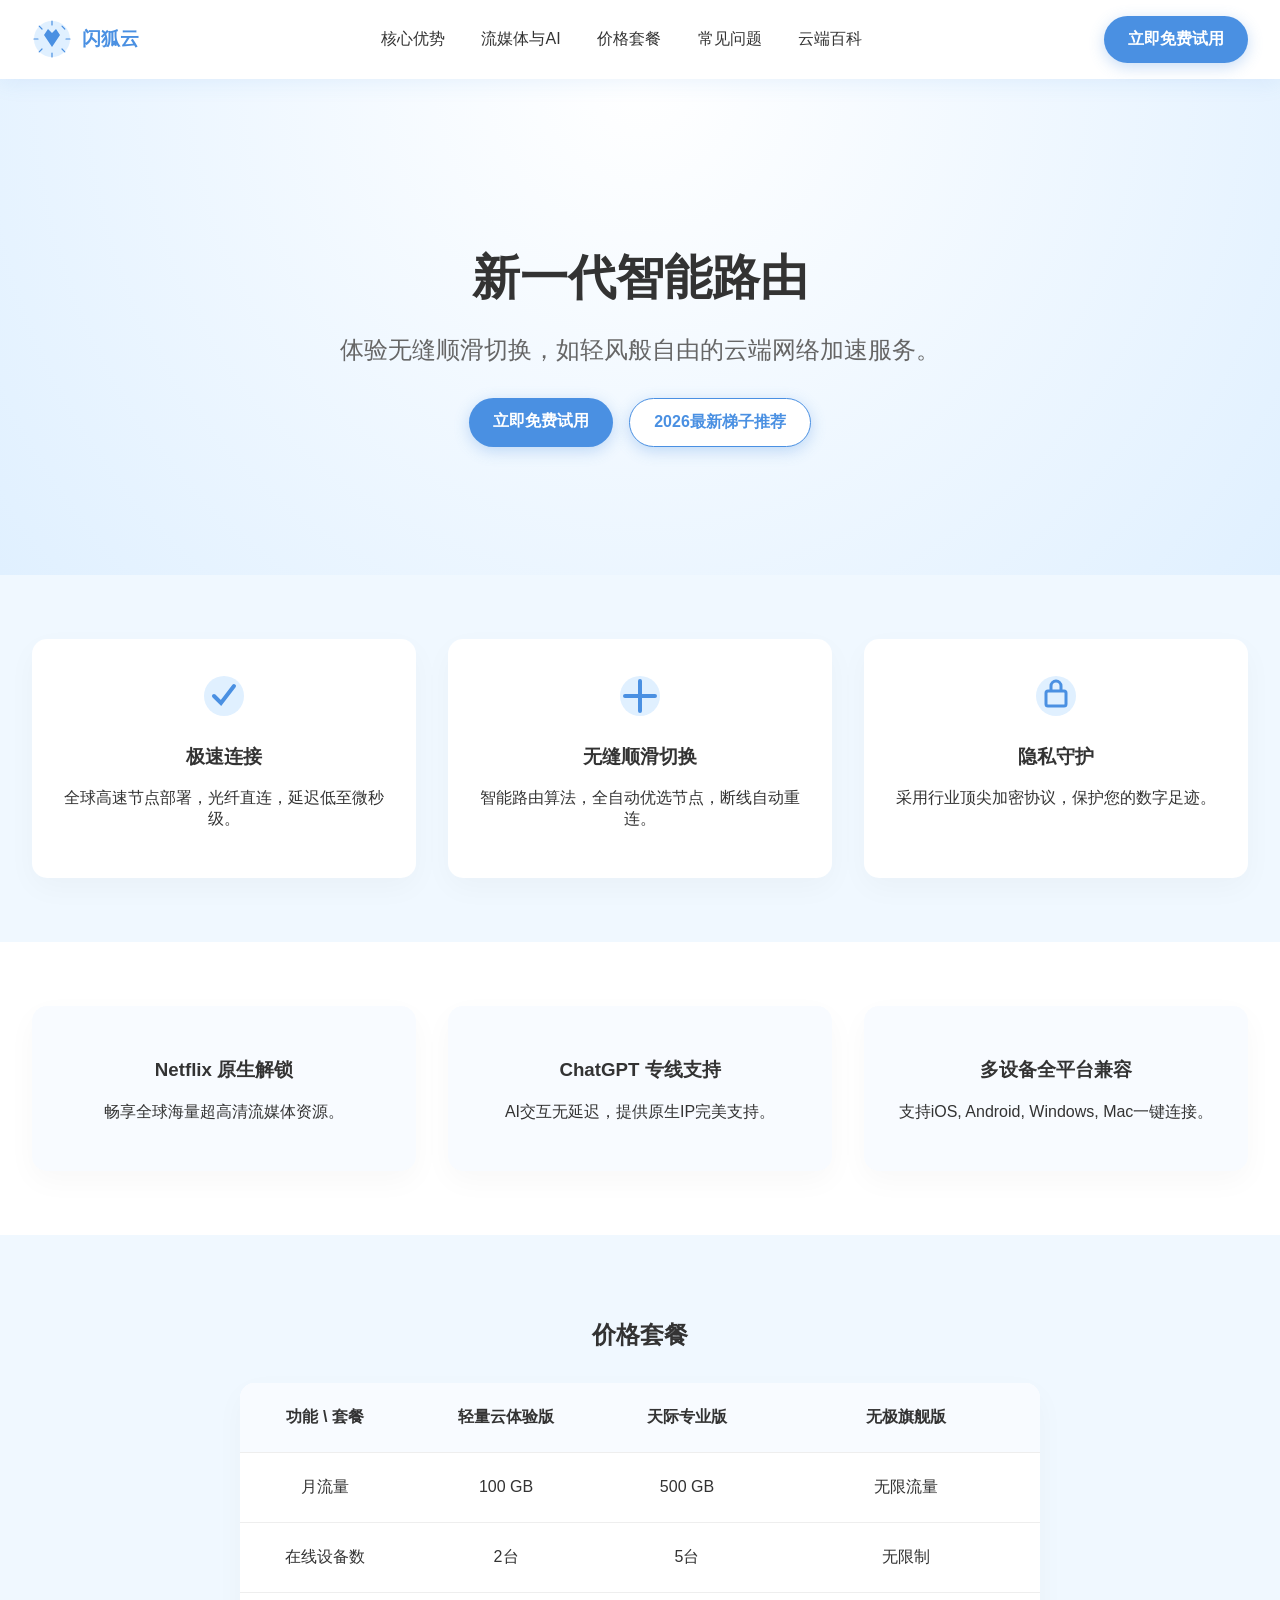
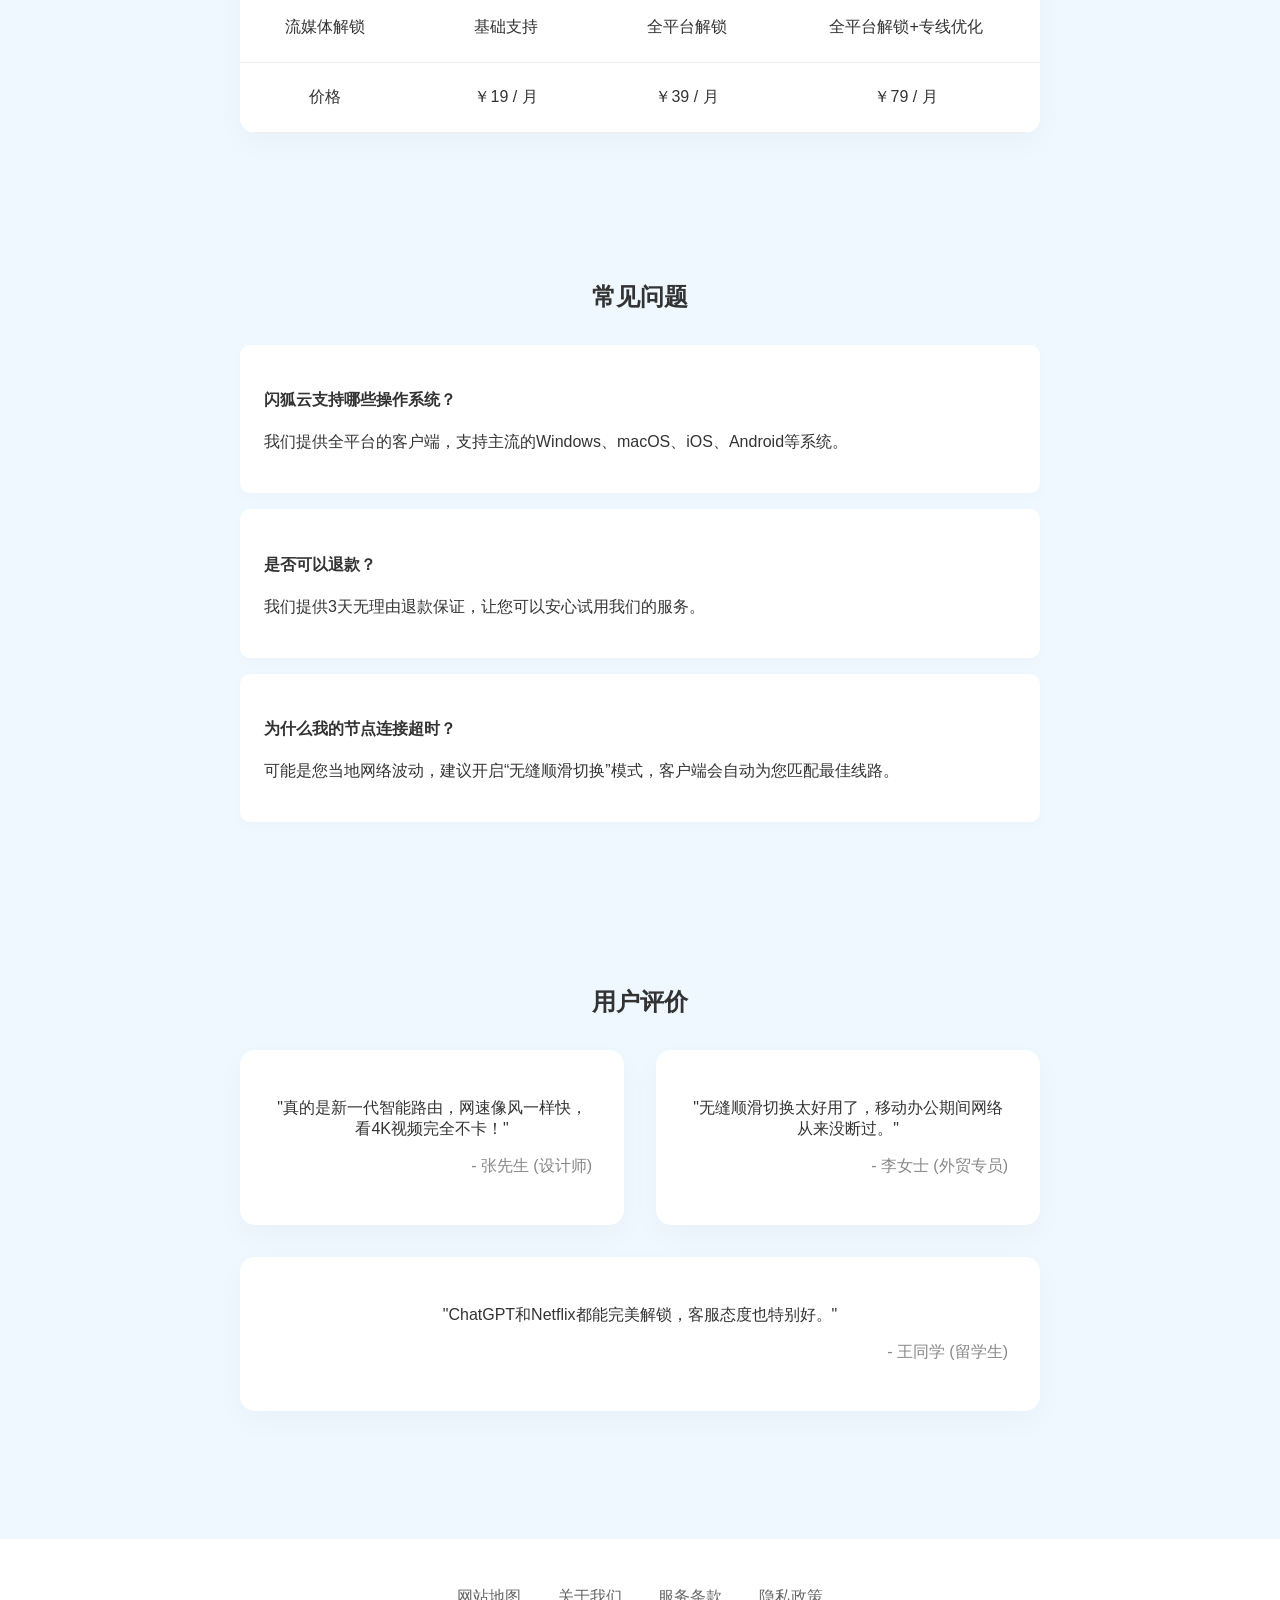
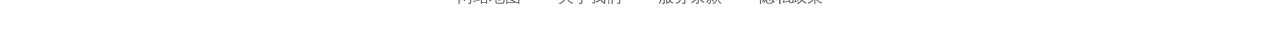
==== index.html @ c17fea68 "Initial commit for shanhucloud.xyz" ====
<!DOCTYPE html>
<html lang="zh-CN">
<head>
  <meta charset="UTF-8">
  <meta name="viewport" content="width=device-width, initial-scale=1.0">
  <title>闪狐云 - 新一代智能路由与科学上网推荐</title>
  <meta name="description" content="闪狐云提供新一代智能路由加速，支持AI对话不掉线、无缝顺滑切换及多设备原生解锁，是您科学上网的首选推荐。">
  <meta name="keywords" content="智能路由加速, AI对话不掉线, 科学上网推荐, 闪狐云, 流媒体解锁, 无缝顺滑切换">
  <meta property="og:title" content="闪狐云 - 新一代智能路由加速与AI对话不掉线体验">
  <meta property="og:description" content="闪狐云提供新一代智能路由加速，支持AI对话不掉线、无缝顺滑切换及多设备原生解锁。">
  <meta property="og:type" content="website">
  <meta property="og:url" content="https://shanhucloud.xyz/">
  <meta property="og:site_name" content="闪狐云">
  <link rel="stylesheet" href="style.css">
  <script type="application/ld+json">
  {
    "@context": "https://schema.org/",
    "@type": "Product",
    "name": "闪狐云 - 智能路由加速服务",
    "description": "提供新一代智能路由加速，支持AI对话不掉线、无缝顺滑切换。",
    "brand": {
      "@type": "Brand",
      "name": "闪狐云"
    }
  }
  </script>
</head>
<body>
  <nav class="sticky-nav">
    <div class="logo">
      <svg width="40" height="40" viewBox="0 0 100 100" role="img" aria-label="闪狐云 Logo">
        <!-- Sunburst / Light Rays background -->
        <circle cx="50" cy="50" r="45" fill="#e0f0ff" />
        <path d="M50 5 L50 15 M50 85 L50 95 M5 50 L15 50 M85 50 L95 50 M18 18 L25 25 M75 75 L82 82 M18 82 L25 75 M75 18 L82 25" stroke="#4A90E2" stroke-width="3" stroke-linecap="round"/>
        <!-- Fox element -->
        <path d="M30 40 L50 70 L70 40 L60 25 L50 35 L40 25 Z" fill="#4A90E2"/>
      </svg>
      闪狐云
    </div>
    <div class="nav-links">
      <a href="#features">核心优势</a>
      <a href="#streaming">流媒体与AI</a>
      <a href="#pricing">价格套餐</a>
      <a href="#faq">常见问题</a>
      <a href="blog.html">云端百科</a>
    </div>
    <a href="https://ww012.twilightaff.com/#/?code=A56DH1Af" class="cta-btn" rel="nofollow" target="_blank">立即免费试用</a>
  </nav>

  <section class="hero">
    <h1>新一代智能路由</h1>
    <p style="font-size: 1.5rem; color: #666;">体验无缝顺滑切换，如轻风般自由的云端网络加速服务。</p>
    <div class="hero-btns">
      <a href="https://ww012.twilightaff.com/#/?code=A56DH1Af" class="cta-btn" rel="nofollow" target="_blank">立即免费试用</a>
      <a href="https://tizilab.net/" class="cta-btn" style="background:var(--white);color:var(--primary);border:1px solid var(--primary);" target="_blank">2026最新梯子推荐</a>
    </div>
  </section>

  <section id="features" class="feature-grid">
    <div class="card">
      <div class="card-icon">
        <svg width="50" height="50" viewBox="0 0 50 50" role="img" aria-label="极速连接图标"><circle cx="25" cy="25" r="20" fill="#e0f0ff"/><path d="M15 25 L22 32 L35 15" stroke="#4A90E2" stroke-width="4" stroke-linecap="round" fill="none"/></svg>
      </div>
      <h3>极速连接</h3>
      <p>全球高速节点部署，光纤直连，延迟低至微秒级。</p>
    </div>
    <div class="card">
      <div class="card-icon">
        <svg width="50" height="50" viewBox="0 0 50 50" role="img" aria-label="无缝顺滑切换图标"><circle cx="25" cy="25" r="20" fill="#e0f0ff"/><path d="M25 10 L25 40 M10 25 L40 25" stroke="#4A90E2" stroke-width="4" stroke-linecap="round" fill="none"/></svg>
      </div>
      <h3>无缝顺滑切换</h3>
      <p>智能路由算法，全自动优选节点，断线自动重连。</p>
    </div>
    <div class="card">
      <div class="card-icon">
        <svg width="50" height="50" viewBox="0 0 50 50" role="img" aria-label="隐私守护图标"><circle cx="25" cy="25" r="20" fill="#e0f0ff"/><rect x="15" y="20" width="20" height="15" rx="2" stroke="#4A90E2" stroke-width="3" fill="none"/><path d="M20 20 L20 15 A 5 5 0 0 1 30 15 L30 20" stroke="#4A90E2" stroke-width="3" fill="none"/></svg>
      </div>
      <h3>隐私守护</h3>
      <p>采用行业顶尖加密协议，保护您的数字足迹。</p>
    </div>
  </section>

  <section id="streaming" class="feature-grid" style="background: #fff;">
    <div class="card" style="background: #f8fbff;">
      <h3>Netflix 原生解锁</h3>
      <p>畅享全球海量超高清流媒体资源。</p>
    </div>
    <div class="card" style="background: #f8fbff;">
      <h3>ChatGPT 专线支持</h3>
      <p>AI交互无延迟，提供原生IP完美支持。</p>
    </div>
    <div class="card" style="background: #f8fbff;">
      <h3>多设备全平台兼容</h3>
      <p>支持iOS, Android, Windows, Mac一键连接。</p>
    </div>
  </section>

  <section id="pricing" style="padding: 4rem 2rem;">
    <h2 style="text-align: center; margin-bottom: 2rem;">价格套餐</h2>
    <table>
      <thead>
        <tr>
          <th>功能 \ 套餐</th>
          <th>轻量云体验版</th>
          <th>天际专业版</th>
          <th>无极旗舰版</th>
        </tr>
      </thead>
      <tbody>
        <tr>
          <td>月流量</td>
          <td>100 GB</td>
          <td>500 GB</td>
          <td>无限流量</td>
        </tr>
        <tr>
          <td>在线设备数</td>
          <td>2台</td>
          <td>5台</td>
          <td>无限制</td>
        </tr>
        <tr>
          <td>流媒体解锁</td>
          <td>基础支持</td>
          <td>全平台解锁</td>
          <td>全平台解锁+专线优化</td>
        </tr>
        <tr>
          <td>价格</td>
          <td>￥19 / 月</td>
          <td>￥39 / 月</td>
          <td>￥79 / 月</td>
        </tr>
      </tbody>
    </table>
  </section>

  <section id="faq" class="faq-section">
    <h2 style="text-align: center; margin-bottom: 2rem;">常见问题</h2>
    <div class="faq-item">
      <h4>闪狐云支持哪些操作系统？</h4>
      <p>我们提供全平台的客户端，支持主流的Windows、macOS、iOS、Android等系统。</p>
    </div>
    <div class="faq-item">
      <h4>是否可以退款？</h4>
      <p>我们提供3天无理由退款保证，让您可以安心试用我们的服务。</p>
    </div>
    <div class="faq-item">
      <h4>为什么我的节点连接超时？</h4>
      <p>可能是您当地网络波动，建议开启“无缝顺滑切换”模式，客户端会自动为您匹配最佳线路。</p>
    </div>
  </section>

  <section class="testimonial-section">
    <h2 style="text-align: center; margin-bottom: 2rem;">用户评价</h2>
    <div class="feature-grid" style="padding: 0;">
      <div class="card" style="min-width: 200px;">
        <p>"真的是新一代智能路由，网速像风一样快，看4K视频完全不卡！"</p>
        <p style="text-align: right; color: #888;">- 张先生 (设计师)</p>
      </div>
      <div class="card" style="min-width: 200px;">
        <p>"无缝顺滑切换太好用了，移动办公期间网络从来没断过。"</p>
        <p style="text-align: right; color: #888;">- 李女士 (外贸专员)</p>
      </div>
      <div class="card" style="min-width: 200px;">
        <p>"ChatGPT和Netflix都能完美解锁，客服态度也特别好。"</p>
        <p style="text-align: right; color: #888;">- 王同学 (留学生)</p>
      </div>
    </div>
  </section>

  <footer>
    <a href="sitemap.html">网站地图</a>
    <a href="about.html">关于我们</a>
    <a href="terms.html">服务条款</a>
    <a href="privacy.html">隐私政策</a>
  </footer>
</body>
</html>
---- style.css ----
:root {
  --primary: #4A90E2;
  --bg-color: #F0F8FF;
  --text-main: #333;
  --white: #fff;
}
body {
  margin: 0; 
  font-family: sans-serif; 
  background: var(--bg-color); 
  color: var(--text-main);
}
.sticky-nav {
  position: sticky; 
  top: 0; 
  background: rgba(255,255,255,0.95); 
  padding: 1rem 2rem; 
  display: flex; 
  justify-content: space-between; 
  align-items: center; 
  box-shadow: 0 4px 20px rgba(74,144,226,0.1); 
  z-index: 100;
}
.logo {
  display: flex;
  align-items: center;
  gap: 10px;
  font-weight: bold;
  font-size: 1.2rem;
  color: var(--primary);
}
.nav-links a { 
  margin: 0 1rem; 
  text-decoration: none; 
  color: var(--text-main); 
}
.cta-btn { 
  background: var(--primary); 
  color: var(--white); 
  padding: 0.8rem 1.5rem; 
  text-decoration: none; 
  border-radius: 30px; 
  font-weight: bold;
  box-shadow: 0 4px 15px rgba(74,144,226,0.3);
}
.hero { 
  text-align: center; 
  padding: 8rem 2rem; 
  background: radial-gradient(circle at top, #ffffff 0%, #e0f0ff 100%); 
}
.hero h1 {
  font-size: 3rem;
  margin-bottom: 1rem;
}
.hero-btns {
  margin-top: 2rem;
  display: flex;
  justify-content: center;
  gap: 1rem;
}
.feature-grid { 
  display: flex; 
  gap: 2rem; 
  padding: 4rem 2rem; 
  justify-content: center; 
  flex-wrap: wrap; 
}
.card { 
  background: var(--white); 
  padding: 2rem; 
  border-radius: 15px; 
  box-shadow: 0 10px 30px rgba(0,0,0,0.03); 
  flex: 1; 
  min-width: 250px; 
  text-align: center;
}
.card-icon {
  margin-bottom: 1rem;
}
table {
  width: 100%;
  max-width: 800px;
  margin: 0 auto;
  border-collapse: collapse;
  background: var(--white);
  box-shadow: 0 10px 30px rgba(0,0,0,0.03);
  border-radius: 15px;
  overflow: hidden;
}
th, td {
  padding: 1.5rem;
  text-align: center;
  border-bottom: 1px solid #eee;
}
th { background: #f8fbff; }
.faq-section, .testimonial-section {
  padding: 4rem 2rem;
  max-width: 800px;
  margin: 0 auto;
}
.faq-item {
  background: var(--white);
  padding: 1.5rem;
  margin-bottom: 1rem;
  border-radius: 10px;
  box-shadow: 0 4px 15px rgba(0,0,0,0.02);
}
footer { 
  padding: 3rem; 
  text-align: center; 
  background: #ffffff; 
  margin-top: 4rem; 
}
footer a { 
  margin: 0 1rem; 
  color: #666; 
  text-decoration: none; 
}
.seo-article a, .seo-article a:visited {
  color: #9d4edd;
}

.blog-header {
  text-align: center;
  padding: 4rem 2rem 1rem;
}
.blog-header h1 {
  font-size: 2.5rem;
  color: var(--primary);
  margin-bottom: 0.5rem;
}
.blog-grid {
  display: grid;
  grid-template-columns: repeat(auto-fill, minmax(300px, 1fr));
  gap: 2rem;
  padding: 2rem;
  max-width: 1200px;
  margin: 0 auto;
}
.blog-card {
  background: var(--white);
  padding: 2rem;
  border-radius: 15px;
  box-shadow: 0 10px 30px rgba(0,0,0,0.03);
  display: flex;
  flex-direction: column;
  transition: transform 0.3s ease, box-shadow 0.3s ease;
}
.blog-card:hover {
  transform: translateY(-5px);
  box-shadow: 0 15px 40px rgba(74,144,226,0.1);
}
.blog-card h3 {
  font-size: 1.25rem;
  margin-top: 0;
  margin-bottom: 1rem;
  color: var(--text-main);
  line-height: 1.4;
}
.blog-card p {
  color: #666;
  font-size: 0.95rem;
  line-height: 1.6;
  margin-bottom: 1.5rem;
  flex-grow: 1;
}
.blog-card .read-more {
  display: inline-block;
  align-self: flex-start;
  background: var(--bg-color);
  color: var(--primary);
  padding: 0.6rem 1.2rem;
  border-radius: 20px;
  text-decoration: none;
  font-weight: bold;
  font-size: 0.9rem;
  transition: background 0.3s ease;
}
.blog-card .read-more:hover {
  background: var(--primary);
  color: var(--white);
}

/* SEO Article Styles */
.seo-article {
  max-width: 800px;
  margin: 3rem auto;
  padding: 3rem;
  background: var(--white);
  border-radius: 16px;
  box-shadow: 0 10px 30px rgba(74, 144, 226, 0.08);
  line-height: 1.8;
  color: #444;
  font-size: 1.1rem;
}
.seo-article h1 {
  font-size: 2.4rem;
  color: var(--text-main);
  text-align: center;
  margin-bottom: 2.5rem;
  font-weight: bold;
}
.seo-article h2 {
  font-size: 1.7rem;
  color: var(--primary);
  margin-top: 3rem;
  margin-bottom: 1.5rem;
  border-bottom: 2px solid #e0f0ff;
  padding-bottom: 0.5rem;
}
.seo-article h3 {
  font-size: 1.4rem;
  color: var(--text-main);
  margin-top: 2rem;
  margin-bottom: 1rem;
}
.seo-article p {
  margin-bottom: 1.5rem;
  text-indent: 2em;
}
.seo-article .tips {
  background: #f8fbff;
  border: 1px solid #e0f0ff;
  padding: 1.5rem;
  border-radius: 12px;
  margin: 2rem 0;
  text-indent: 0;
}
.seo-article .tips ul {
  margin: 0;
  padding-left: 1.5rem;
}
.seo-article .tips li {
  margin-bottom: 0.5rem;
}

/* Global Link Override to prevent default browser blue/purple */
a { color: #9d4edd; text-decoration: none; }
a:visited { color: inherit; }
a:hover { filter: brightness(1.2); }


/* Universal Mobile Nav Fix */
@media (max-width: 991px) {
    header, .top-header, .sticky-nav {
        flex-direction: column !important;
        height: auto !important;
        padding: 15px 10px !important;
    }
    .main-nav, nav, .nav-links, .nav-links ul, nav ul {
        display: flex !important;
        flex-wrap: wrap !important;
        justify-content: center !important;
        gap: 12px !important;
        width: 100% !important;
        margin: 10px 0 !important;
        padding: 0 !important;
    }
    .main-nav a, nav a, .nav-links a {
        font-size: 0.95rem !important;
        padding: 5px !important;
        margin: 0 !important;
    }
    .cta-btn, .nav-cta, .btn, .primary-btn, .primary-cta {
        margin-top: 5px !important;
        width: auto !important;
    }
}
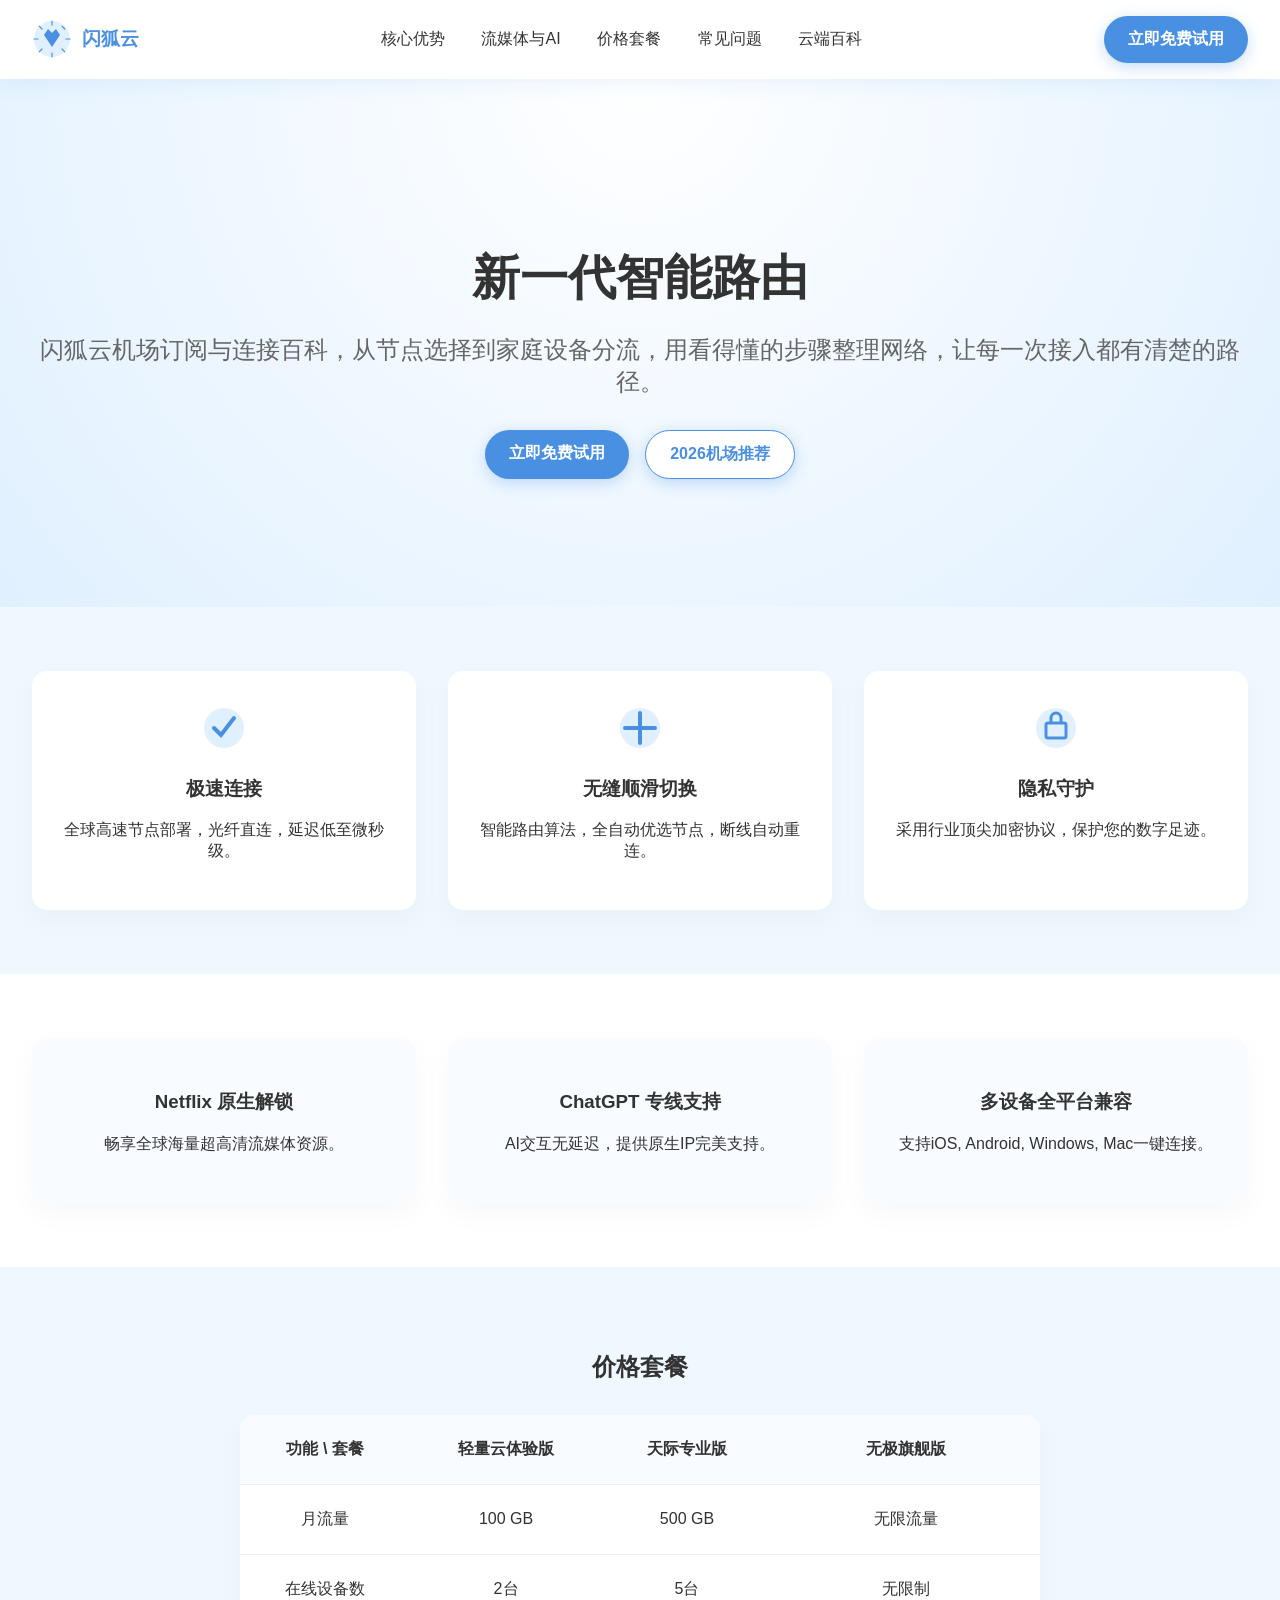
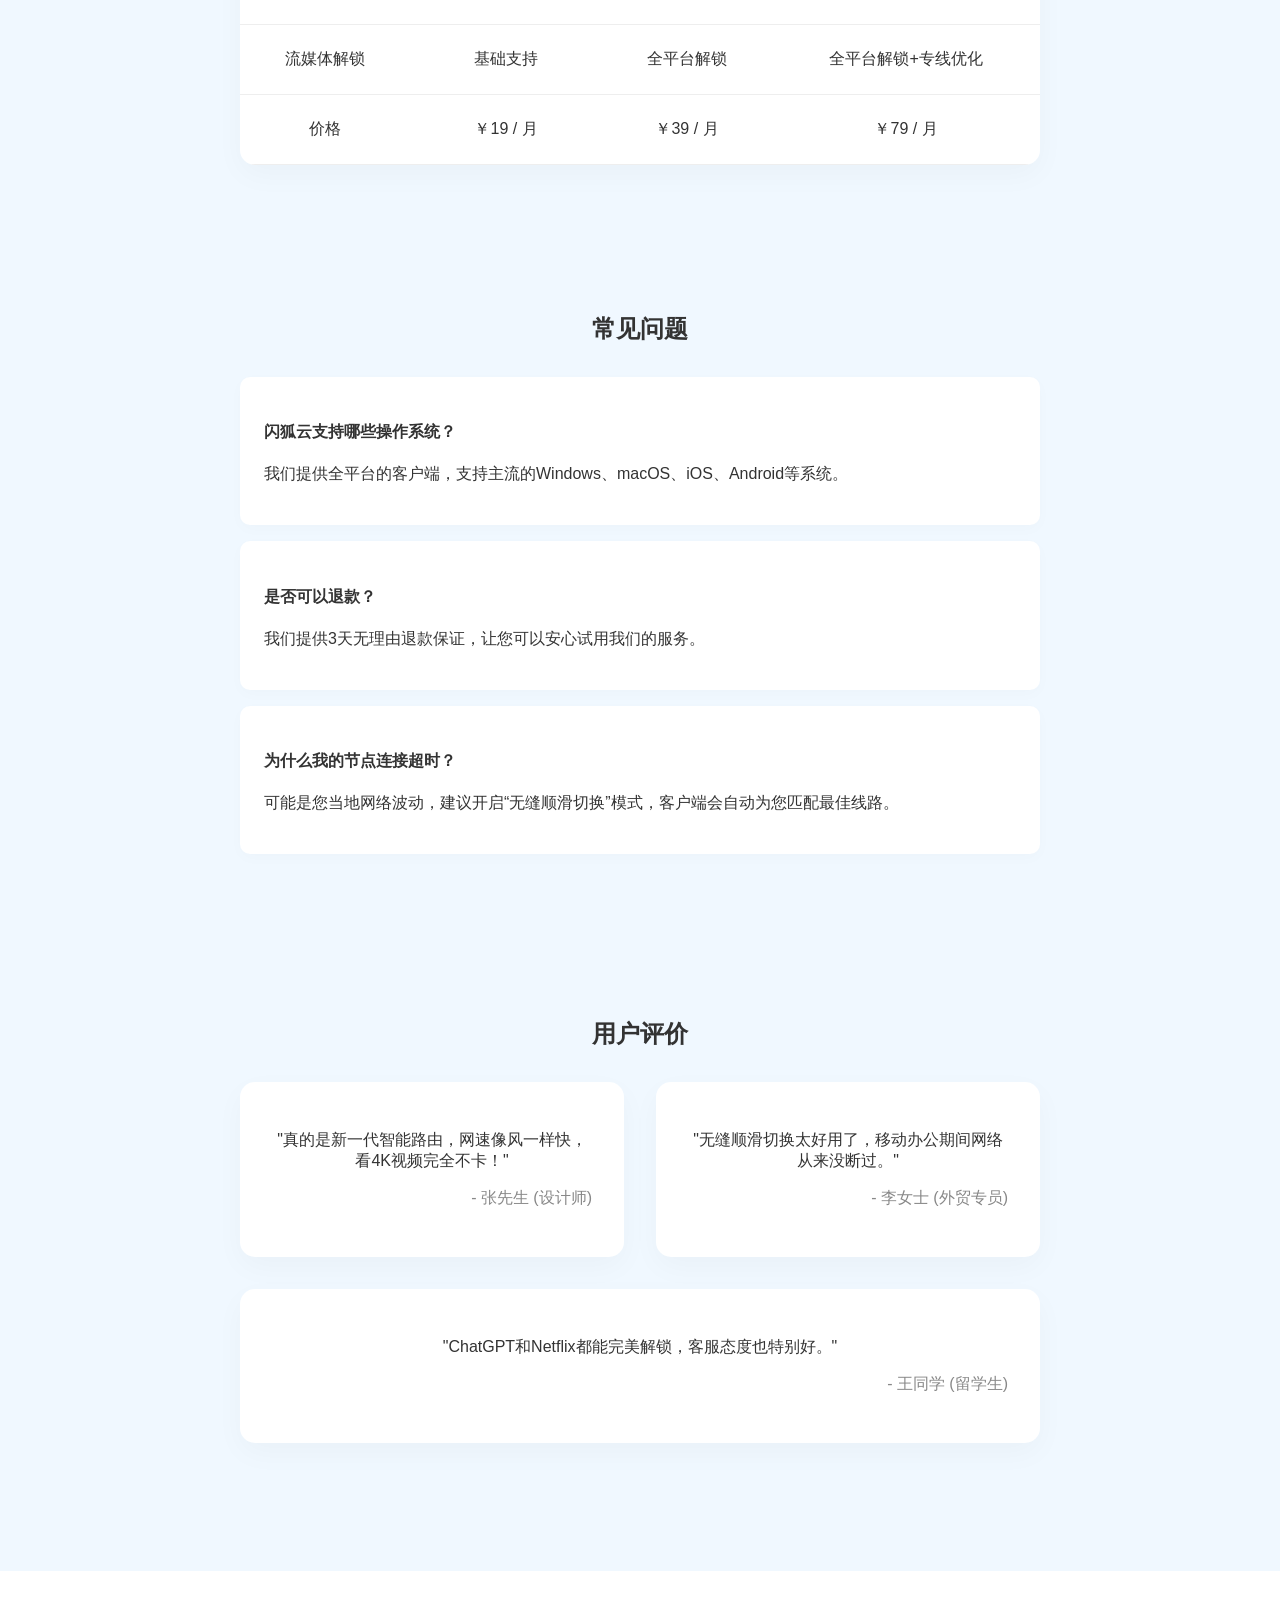
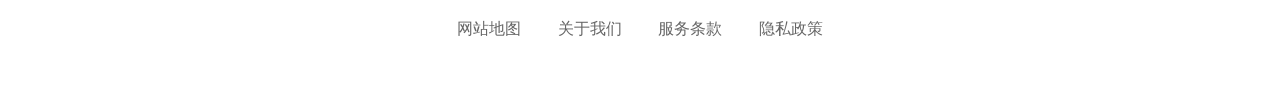
==== commit 7bec16d4: "Improve practical airport guides and update recommendation links" ====
--- a/index.html
+++ b/index.html
@@ -3,11 +3,11 @@
 <head>
   <meta charset="UTF-8">
   <meta name="viewport" content="width=device-width, initial-scale=1.0">
-  <title>闪狐云 - 新一代智能路由与科学上网推荐</title>
-  <meta name="description" content="闪狐云提供新一代智能路由加速，支持AI对话不掉线、无缝顺滑切换及多设备原生解锁，是您科学上网的首选推荐。">
+  <title>闪狐云机场｜云端百科、智能分流与设备接入</title>
+  <meta name="description" content="闪狐云机场订阅与连接百科，从节点选择到家庭设备分流，用看得懂的步骤整理网络，让每一次接入都有清楚的路径。">
   <meta name="keywords" content="智能路由加速, AI对话不掉线, 科学上网推荐, 闪狐云, 流媒体解锁, 无缝顺滑切换">
-  <meta property="og:title" content="闪狐云 - 新一代智能路由加速与AI对话不掉线体验">
-  <meta property="og:description" content="闪狐云提供新一代智能路由加速，支持AI对话不掉线、无缝顺滑切换及多设备原生解锁。">
+  <meta property="og:title" content="闪狐云机场｜云端百科、智能分流与设备接入">
+  <meta property="og:description" content="闪狐云机场订阅与连接百科，从节点选择到家庭设备分流，用看得懂的步骤整理网络，让每一次接入都有清楚的路径。">
   <meta property="og:type" content="website">
   <meta property="og:url" content="https://shanhucloud.xyz/">
   <meta property="og:site_name" content="闪狐云">
@@ -24,6 +24,7 @@
     }
   }
   </script>
+<link rel="canonical" href="https://shanhucloud.xyz/">
 </head>
 <body>
   <nav class="sticky-nav">
@@ -49,10 +50,10 @@
 
   <section class="hero">
     <h1>新一代智能路由</h1>
-    <p style="font-size: 1.5rem; color: #666;">体验无缝顺滑切换，如轻风般自由的云端网络加速服务。</p>
+    <p style="font-size: 1.5rem; color: #666;">闪狐云机场订阅与连接百科，从节点选择到家庭设备分流，用看得懂的步骤整理网络，让每一次接入都有清楚的路径。</p>
     <div class="hero-btns">
       <a href="https://ww012.twilightaff.com/#/?code=A56DH1Af" class="cta-btn" rel="nofollow" target="_blank">立即免费试用</a>
-      <a href="https://tizilab.net/" class="cta-btn" style="background:var(--white);color:var(--primary);border:1px solid var(--primary);" target="_blank">2026最新梯子推荐</a>
+      <a href="https://jichangtuijan.top/ranking/" class="cta-btn" style="background:var(--white);color:var(--primary);border:1px solid var(--primary);" target="_blank">2026机场推荐</a>
     </div>
   </section>
 
--- a/style.css
+++ b/style.css
@@ -1,4 +1,4 @@
-:root {
+﻿:root {
   --primary: #4A90E2;
   --bg-color: #F0F8FF;
   --text-main: #333;
@@ -236,7 +236,7 @@
 
 /* Global Link Override to prevent default browser blue/purple */
 a { color: #9d4edd; text-decoration: none; }
-a:visited { color: inherit; }
+
 a:hover { filter: brightness(1.2); }
 
 
@@ -266,3 +266,4 @@
         width: auto !important;
     }
 }
+
